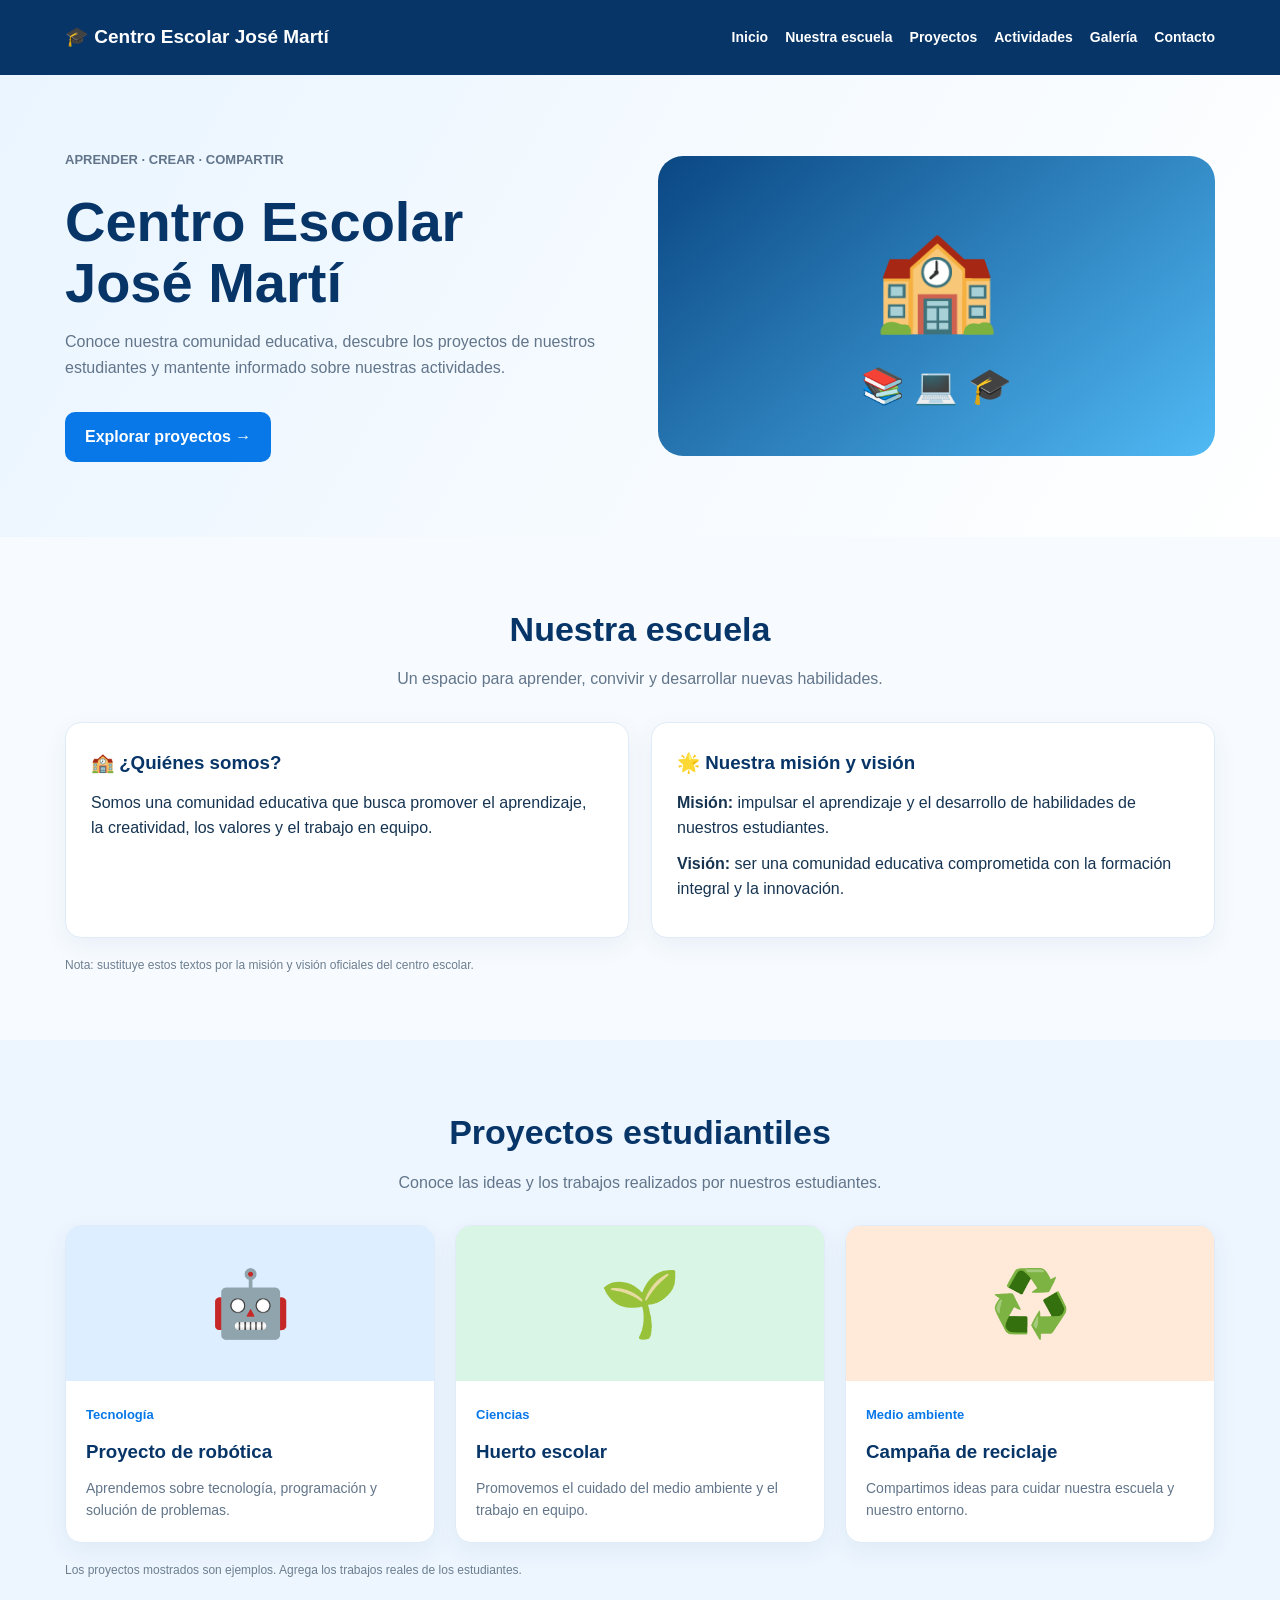
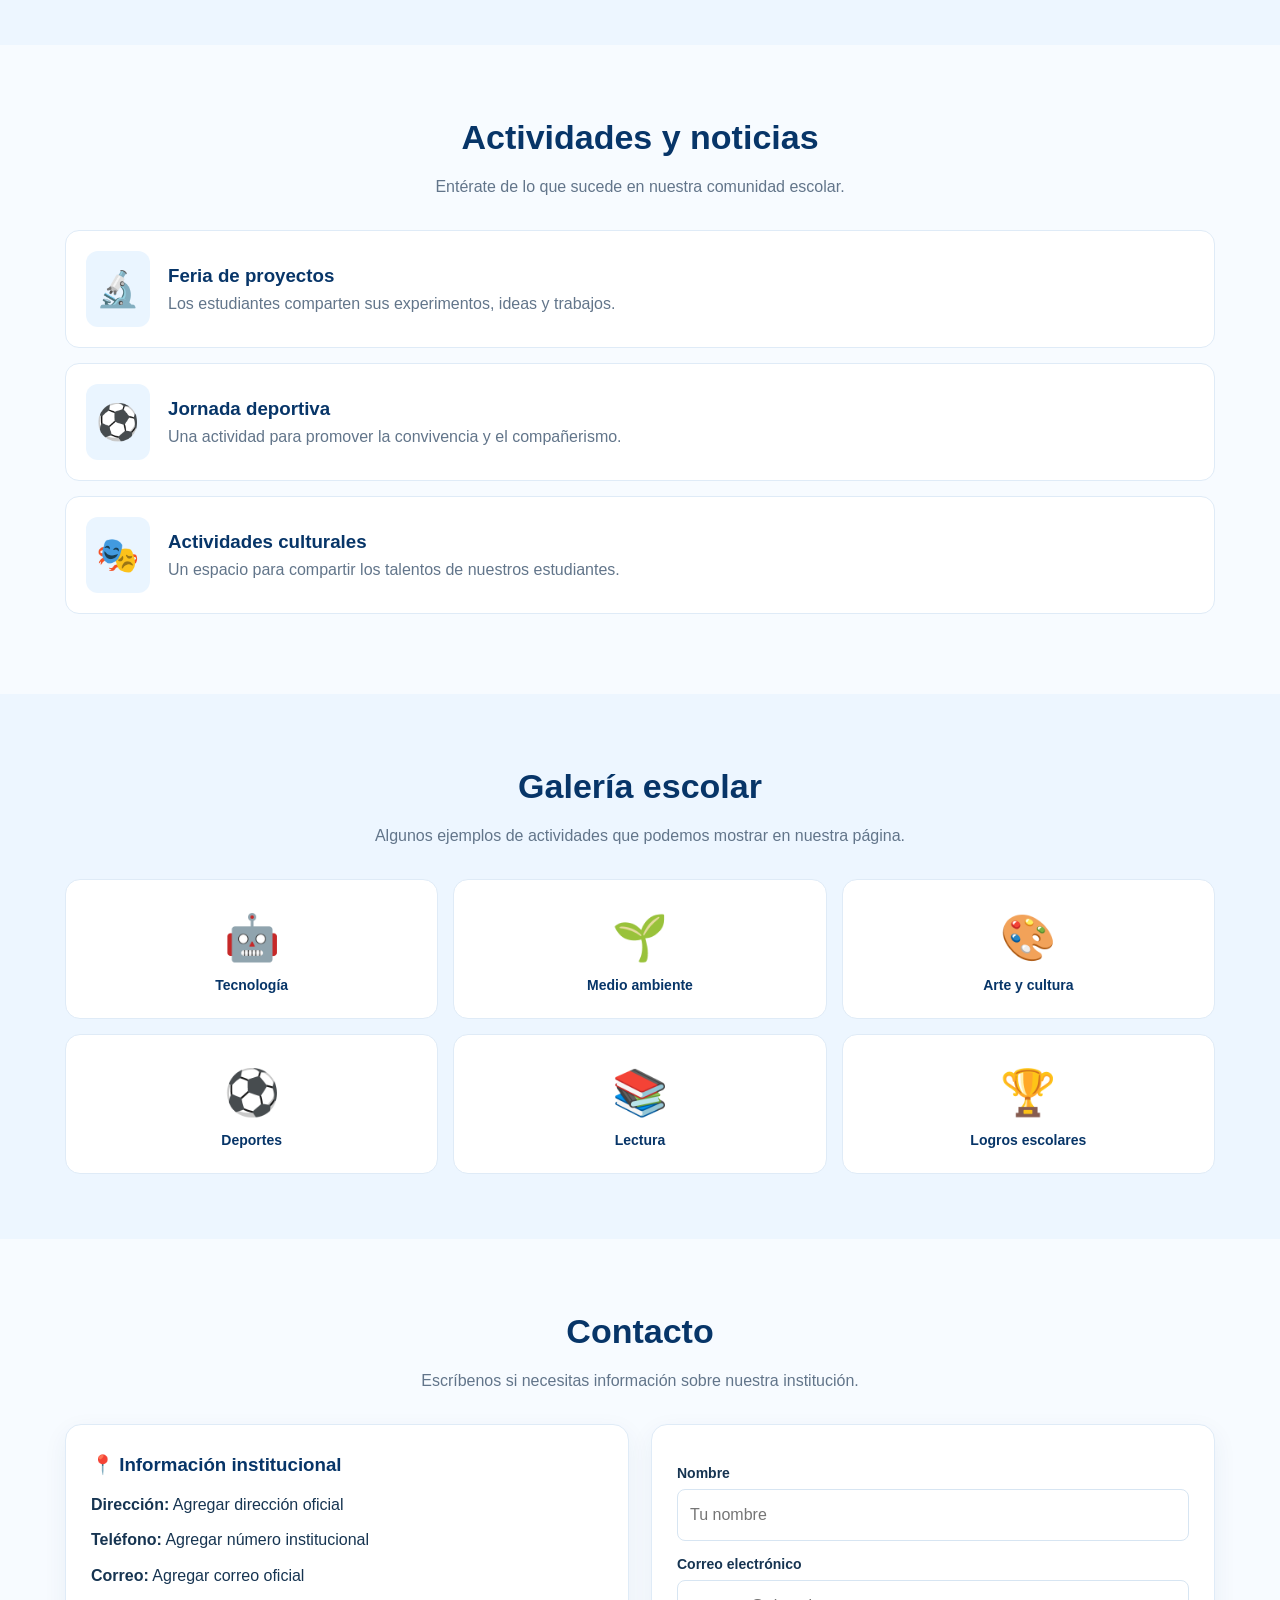
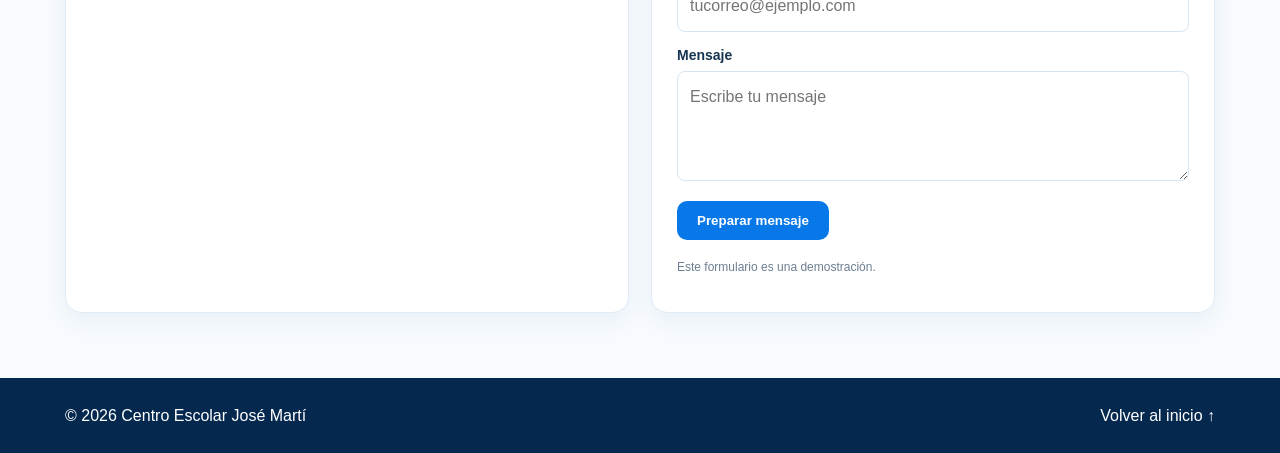
==== Sitio web escuela sixx sevee 6667777 mil aura/index.html @ a656d110 "Add files via upload" ====
<!DOCTYPE html>
<html lang="es">
<head>
  <meta charset="UTF-8">
  <meta name="viewport" content="width=device-width, initial-scale=1.0">
  <title>Centro Escolar José Martí</title>
  <link rel="stylesheet" href="style.css">
</head>
<body>

<header>
  <div class="contenedor barra">
    <a class="logo" href="#inicio">🎓 Centro Escolar José Martí</a>
    <button id="menuBtn" aria-label="Abrir menú">☰</button>
    <nav id="menu">
      <a href="#inicio">Inicio</a>
      <a href="#escuela">Nuestra escuela</a>
      <a href="#proyectos">Proyectos</a>
      <a href="#actividades">Actividades</a>
      <a href="#galeria">Galería</a>
      <a href="#contacto">Contacto</a>
    </nav>
  </div>
</header>

<main>
  <section id="inicio" class="hero">
    <div class="contenedor hero-contenido">
      <div>
        <p class="etiqueta">APRENDER · CREAR · COMPARTIR</p>
        <h1>Centro Escolar<br>José Martí</h1>
        <p>Conoce nuestra comunidad educativa, descubre los proyectos de nuestros estudiantes y mantente informado sobre nuestras actividades.</p>
        <a class="boton" href="#proyectos">Explorar proyectos →</a>
      </div>
      <div class="ilustracion">🏫<span>📚 💻 🎓</span></div>
    </div>
  </section>

  <section id="escuela" class="seccion">
    <div class="contenedor">
      <h2>Nuestra escuela</h2>
      <p class="intro">Un espacio para aprender, convivir y desarrollar nuevas habilidades.</p>
      <div class="dos-columnas">
        <article class="panel">
          <h3>🏫 ¿Quiénes somos?</h3>
          <p>Somos una comunidad educativa que busca promover el aprendizaje, la creatividad, los valores y el trabajo en equipo.</p>
        </article>
        <article class="panel">
          <h3>🌟 Nuestra misión y visión</h3>
          <p><strong>Misión:</strong> impulsar el aprendizaje y el desarrollo de habilidades de nuestros estudiantes.</p>
          <p><strong>Visión:</strong> ser una comunidad educativa comprometida con la formación integral y la innovación.</p>
        </article>
      </div>
      <p class="aviso">Nota: sustituye estos textos por la misión y visión oficiales del centro escolar.</p>
    </div>
  </section>

  <section id="proyectos" class="seccion fondo">
    <div class="contenedor">
      <h2>Proyectos estudiantiles</h2>
      <p class="intro">Conoce las ideas y los trabajos realizados por nuestros estudiantes.</p>
      <div class="tarjetas">
        <article class="tarjeta">
          <div class="imagen">🤖</div>
          <div class="tarjeta-texto">
            <span class="categoria">Tecnología</span>
            <h3>Proyecto de robótica</h3>
            <p>Aprendemos sobre tecnología, programación y solución de problemas.</p>
          </div>
        </article>
        <article class="tarjeta">
          <div class="imagen verde">🌱</div>
          <div class="tarjeta-texto">
            <span class="categoria">Ciencias</span>
            <h3>Huerto escolar</h3>
            <p>Promovemos el cuidado del medio ambiente y el trabajo en equipo.</p>
          </div>
        </article>
        <article class="tarjeta">
          <div class="imagen naranja">♻️</div>
          <div class="tarjeta-texto">
            <span class="categoria">Medio ambiente</span>
            <h3>Campaña de reciclaje</h3>
            <p>Compartimos ideas para cuidar nuestra escuela y nuestro entorno.</p>
          </div>
        </article>
      </div>
      <p class="aviso">Los proyectos mostrados son ejemplos. Agrega los trabajos reales de los estudiantes.</p>
    </div>
  </section>

  <section id="actividades" class="seccion">
    <div class="contenedor">
      <h2>Actividades y noticias</h2>
      <p class="intro">Entérate de lo que sucede en nuestra comunidad escolar.</p>
      <div class="noticia">
        <span>🔬</span>
        <div><h3>Feria de proyectos</h3><p>Los estudiantes comparten sus experimentos, ideas y trabajos.</p></div>
      </div>
      <div class="noticia">
        <span>⚽</span>
        <div><h3>Jornada deportiva</h3><p>Una actividad para promover la convivencia y el compañerismo.</p></div>
      </div>
      <div class="noticia">
        <span>🎭</span>
        <div><h3>Actividades culturales</h3><p>Un espacio para compartir los talentos de nuestros estudiantes.</p></div>
      </div>
    </div>
  </section>

  <section id="galeria" class="seccion fondo">
    <div class="contenedor">
      <h2>Galería escolar</h2>
      <p class="intro">Algunos ejemplos de actividades que podemos mostrar en nuestra página.</p>
      <div class="galeria">
        <div>🤖<p>Tecnología</p></div>
        <div>🌱<p>Medio ambiente</p></div>
        <div>🎨<p>Arte y cultura</p></div>
        <div>⚽<p>Deportes</p></div>
        <div>📚<p>Lectura</p></div>
        <div>🏆<p>Logros escolares</p></div>
      </div>
    </div>
  </section>

  <section id="contacto" class="seccion">
    <div class="contenedor">
      <h2>Contacto</h2>
      <p class="intro">Escríbenos si necesitas información sobre nuestra institución.</p>
      <div class="dos-columnas">
        <div class="panel">
          <h3>📍 Información institucional</h3>
          <p><strong>Dirección:</strong> Agregar dirección oficial</p>
          <p><strong>Teléfono:</strong> Agregar número institucional</p>
          <p><strong>Correo:</strong> Agregar correo oficial</p>
        </div>
        <form id="formulario" class="panel">
          <label for="nombre">Nombre</label>
          <input id="nombre" required placeholder="Tu nombre">

          <label for="correo">Correo electrónico</label>
          <input id="correo" type="email" required placeholder="tucorreo@ejemplo.com">

          <label for="mensaje">Mensaje</label>
          <textarea id="mensaje" required placeholder="Escribe tu mensaje"></textarea>

          <button class="boton" type="submit">Preparar mensaje</button>
          <p id="respuesta" class="aviso">Este formulario es una demostración.</p>
        </form>
      </div>
    </div>
  </section>
</main>

<footer>
  <div class="contenedor pie">
    <p>© <span id="anio"></span> Centro Escolar José Martí</p>
    <a href="#inicio">Volver al inicio ↑</a>
  </div>
</footer>

<script src="Escuela.js"></script>
</body>
</html>
---- Sitio web escuela sixx sevee 6667777 mil aura/style.css ----
* {
  margin: 0;
  padding: 0;
  box-sizing: border-box;
}

html {
  scroll-behavior: smooth;
  scroll-padding-top: 90px;
}

body {
  font-family: Arial, sans-serif;
  color: #163451;
  background: #f7fbff;
  line-height: 1.6;
}

.contenedor {
  width: 90%;
  max-width: 1150px;
  margin: auto;
}

header {
  background: #073568;
  color: white;
  position: sticky;
  top: 0;
  z-index: 10;
}

.barra {
  min-height: 75px;
  display: flex;
  justify-content: space-between;
  align-items: center;
  gap: 20px;
}

.logo {
  color: white;
  font-size: 19px;
  font-weight: bold;
  text-decoration: none;
}

nav {
  display: flex;
  gap: 17px;
}

nav a {
  color: white;
  text-decoration: none;
  font-size: 14px;
  font-weight: bold;
}

nav a:hover {
  color: #7ed5ff;
}

#menuBtn {
  display: none;
  padding: 8px 12px;
  border: 1px solid white;
  background: transparent;
  color: white;
  border-radius: 8px;
  cursor: pointer;
}

.hero {
  background: linear-gradient(120deg, #eaf5ff, #ffffff);
  padding: 75px 0;
}

.hero-contenido {
  display: grid;
  grid-template-columns: 1fr 1fr;
  gap: 35px;
  align-items: center;
}

.etiqueta, .categoria {
  color: #0878e8;
  font-weight: bold;
  font-size: 13px;
}

h1 {
  color: #073568;
  font-size: clamp(36px, 5vw, 56px);
  line-height: 1.1;
  margin: 15px 0;
}

.hero-contenido p {
  margin-bottom: 20px;
  color: #62758a;
}

.boton {
  display: inline-block;
  padding: 12px 20px;
  background: #0878e8;
  color: white;
  text-decoration: none;
  border: none;
  border-radius: 10px;
  cursor: pointer;
  font-weight: bold;
  margin-top: 12px;
}

.boton:hover {
  background: #073568;
}

.ilustracion {
  min-height: 300px;
  background: linear-gradient(140deg, #0a4783, #50b9f4);
  border-radius: 25px;
  display: flex;
  flex-direction: column;
  justify-content: center;
  align-items: center;
  font-size: 100px;
}

.ilustracion span {
  font-size: 35px;
}

.seccion {
  padding: 65px 0;
}

.fondo {
  background: #edf6ff;
}

h2 {
  text-align: center;
  font-size: 34px;
  color: #073568;
  margin-bottom: 10px;
}

.intro {
  text-align: center;
  color: #62758a;
  margin: 0 auto 30px;
  max-width: 650px;
}

.dos-columnas {
  display: grid;
  grid-template-columns: 1fr 1fr;
  gap: 22px;
}

.panel, .tarjeta {
  background: white;
  padding: 25px;
  border: 1px solid #dfebf7;
  border-radius: 16px;
  box-shadow: 0 8px 24px #0b3b6810;
}

.panel h3 {
  color: #073568;
  margin-bottom: 12px;
}

.panel p {
  margin-bottom: 10px;
}

.tarjetas {
  display: grid;
  grid-template-columns: repeat(3, 1fr);
  gap: 20px;
}

.tarjeta {
  padding: 0;
  overflow: hidden;
  transition: transform 0.2s;
}

.tarjeta:hover {
  transform: translateY(-5px);
}

.imagen {
  height: 155px;
  background: #dceeff;
  display: grid;
  place-items: center;
  font-size: 65px;
}

.verde {
  background: #d9f5e5;
}

.naranja {
  background: #ffead9;
}

.tarjeta-texto {
  padding: 20px;
}

.tarjeta-texto h3 {
  color: #073568;
  margin: 10px 0;
}

.tarjeta-texto p {
  color: #62758a;
  font-size: 14px;
}

.aviso {
  margin-top: 18px;
  color: #6c7e90;
  font-size: 12px;
}

.noticia {
  display: flex;
  align-items: center;
  gap: 18px;
  background: white;
  padding: 20px;
  border: 1px solid #dfebf7;
  border-radius: 14px;
  margin-bottom: 15px;
}

.noticia > span {
  font-size: 35px;
  background: #eaf5ff;
  padding: 10px;
  border-radius: 12px;
}

.noticia h3 {
  color: #073568;
}

.noticia p {
  color: #62758a;
}

.galeria {
  display: grid;
  grid-template-columns: repeat(3, 1fr);
  gap: 15px;
}

.galeria div {
  min-height: 140px;
  display: flex;
  flex-direction: column;
  align-items: center;
  justify-content: center;
  background: white;
  border-radius: 15px;
  border: 1px solid #dfebf7;
  font-size: 45px;
}

.galeria p {
  font-size: 14px;
  color: #073568;
  font-weight: bold;
}

label {
  display: block;
  margin: 12px 0 5px;
  font-weight: bold;
  font-size: 14px;
}

input, textarea {
  width: 100%;
  padding: 12px;
  border: 1px solid #d7e5f2;
  border-radius: 8px;
  font: inherit;
}

textarea {
  min-height: 110px;
  resize: vertical;
}

input:focus, textarea:focus {
  outline: 2px solid #87c7ff;
}

footer {
  background: #05284f;
  color: white;
  padding: 25px 0;
}

.pie {
  display: flex;
  justify-content: space-between;
  gap: 15px;
  align-items: center;
}

.pie a {
  color: white;
  text-decoration: none;
}

@media (max-width: 850px) {
  .barra {
    flex-wrap: wrap;
    padding: 15px 0;
  }

  nav {
    gap: 10px;
  }

  nav a {
    font-size: 12px;
  }

  .tarjetas {
    grid-template-columns: repeat(2, 1fr);
  }
}

@media (max-width: 650px) {
  #menuBtn {
    display: block;
  }

  .barra {
    position: relative;
  }

  nav {
    display: none;
    width: 100%;
    flex-direction: column;
    gap: 0;
  }

  nav.abierto {
    display: flex;
  }

  nav a {
    padding: 12px 0;
    border-top: 1px solid #ffffff30;
    font-size: 14px;
  }

  .hero-contenido,
  .dos-columnas,
  .tarjetas {
    grid-template-columns: 1fr;
  }

  .hero {
    padding: 45px 0;
  }

  .ilustracion {
    min-height: 230px;
    font-size: 75px;
  }

  .galeria {
    grid-template-columns: repeat(2, 1fr);
  }

  .seccion {
    padding: 45px 0;
  }

  h2 {
    font-size: 28px;
  }

  .pie {
    flex-direction: column;
    text-align: center;
  }
}
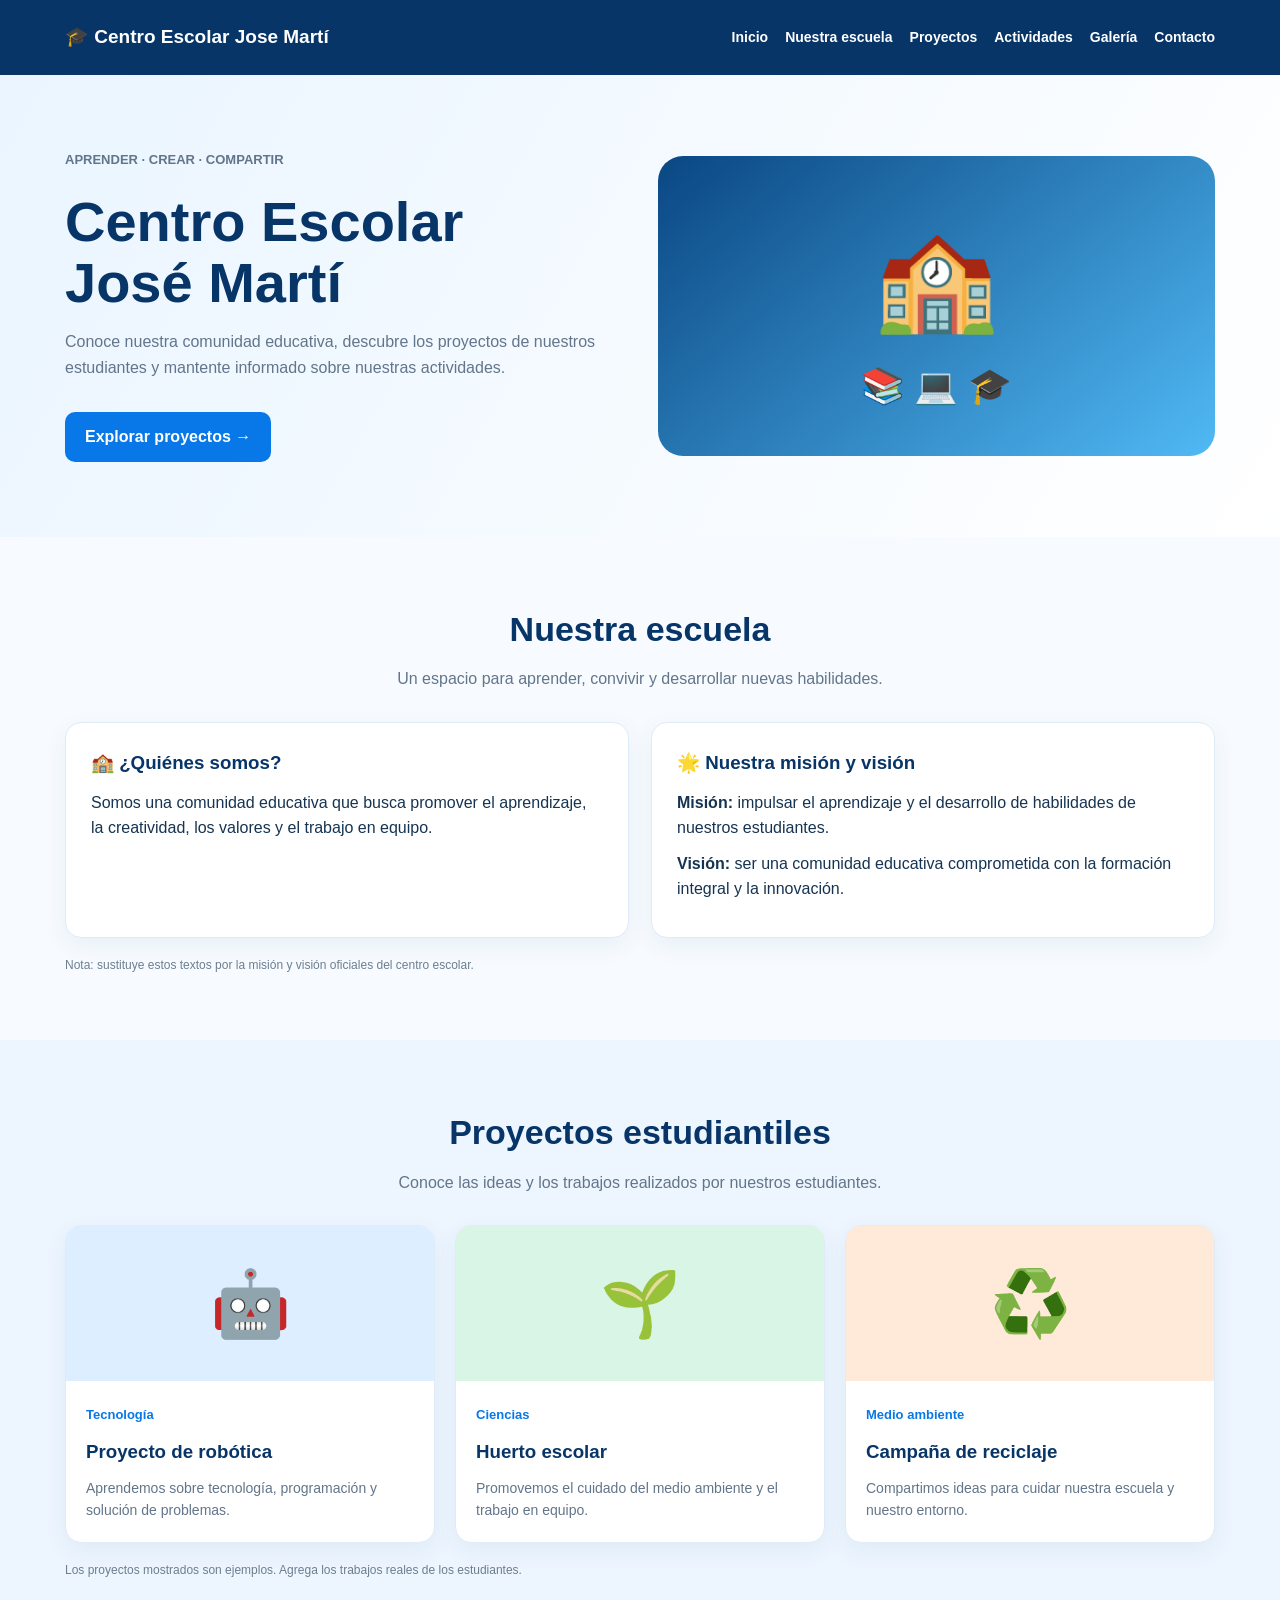
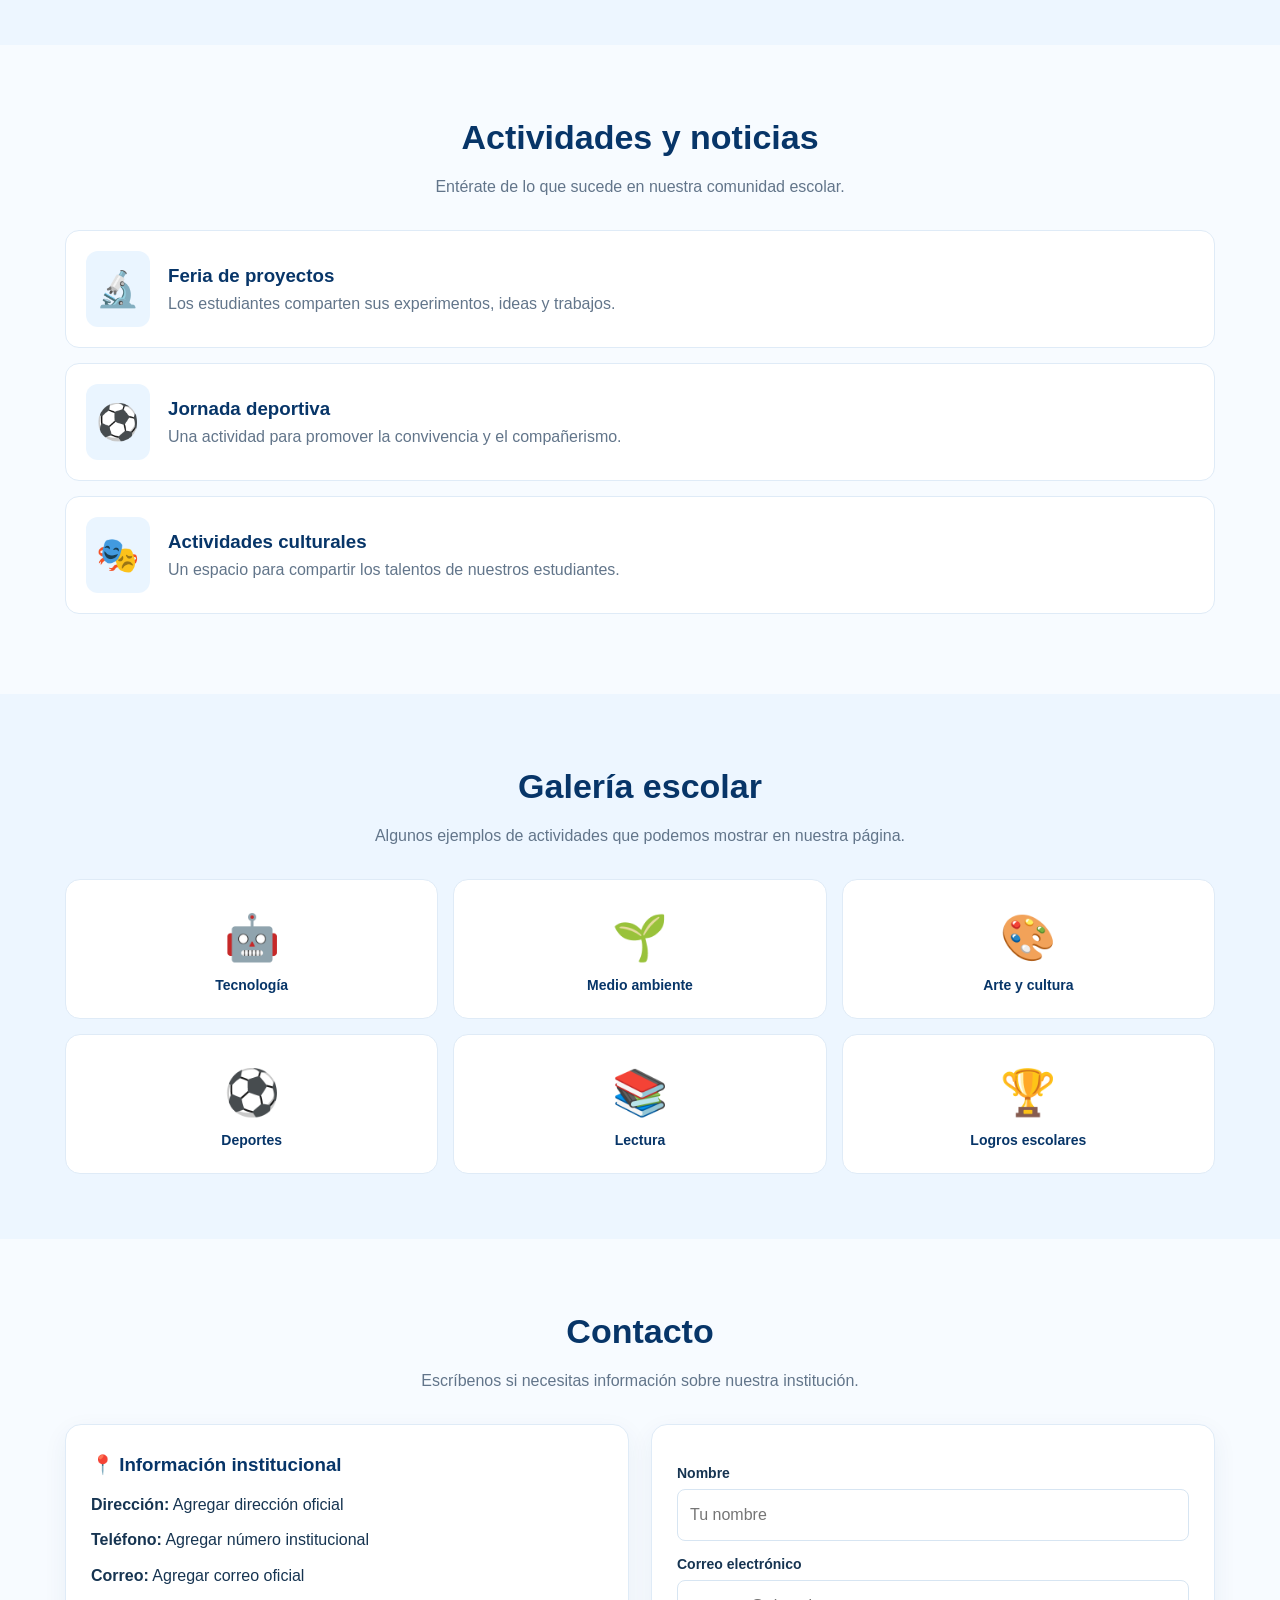
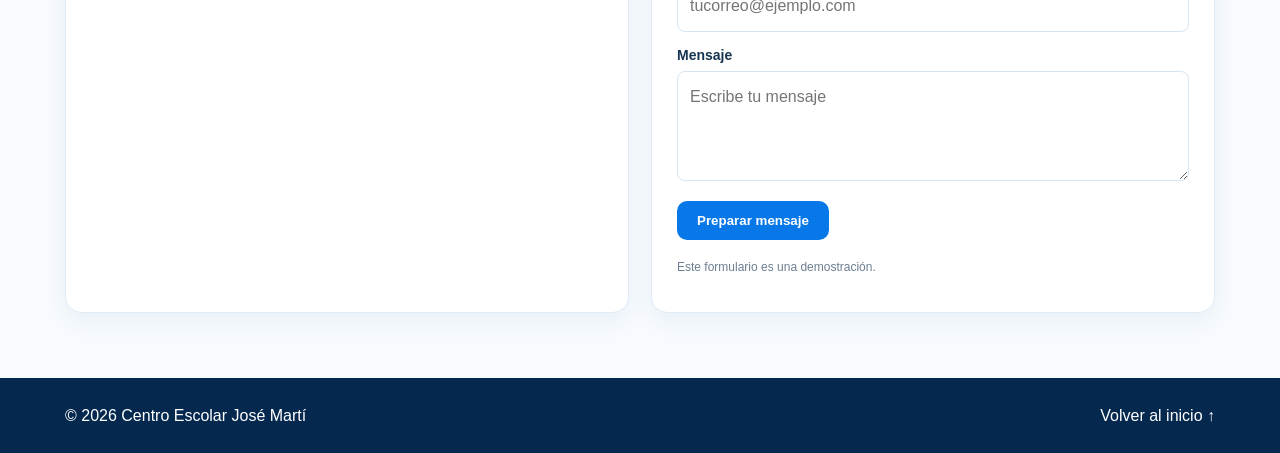
==== commit f19a104b: "Update index.html" ====
--- a/Sitio web escuela sixx sevee 6667777 mil aura/index.html
+++ b/Sitio web escuela sixx sevee 6667777 mil aura/index.html
@@ -10,7 +10,7 @@
 
 <header>
   <div class="contenedor barra">
-    <a class="logo" href="#inicio">🎓 Centro Escolar José Martí</a>
+    <a class="logo" href="#inicio">🎓 Centro Escolar Jose Martí</a>
     <button id="menuBtn" aria-label="Abrir menú">☰</button>
     <nav id="menu">
       <a href="#inicio">Inicio</a>
@@ -161,4 +161,4 @@
 
 <script src="Escuela.js"></script>
 </body>
-</html>+</html>
--- a/Sitio web escuela sixx sevee 6667777 mil aura/style.css
+++ b/Sitio web escuela sixx sevee 6667777 mil aura/style.css
@@ -398,4 +398,4 @@
     flex-direction: column;
     text-align: center;
   }
-}+}
